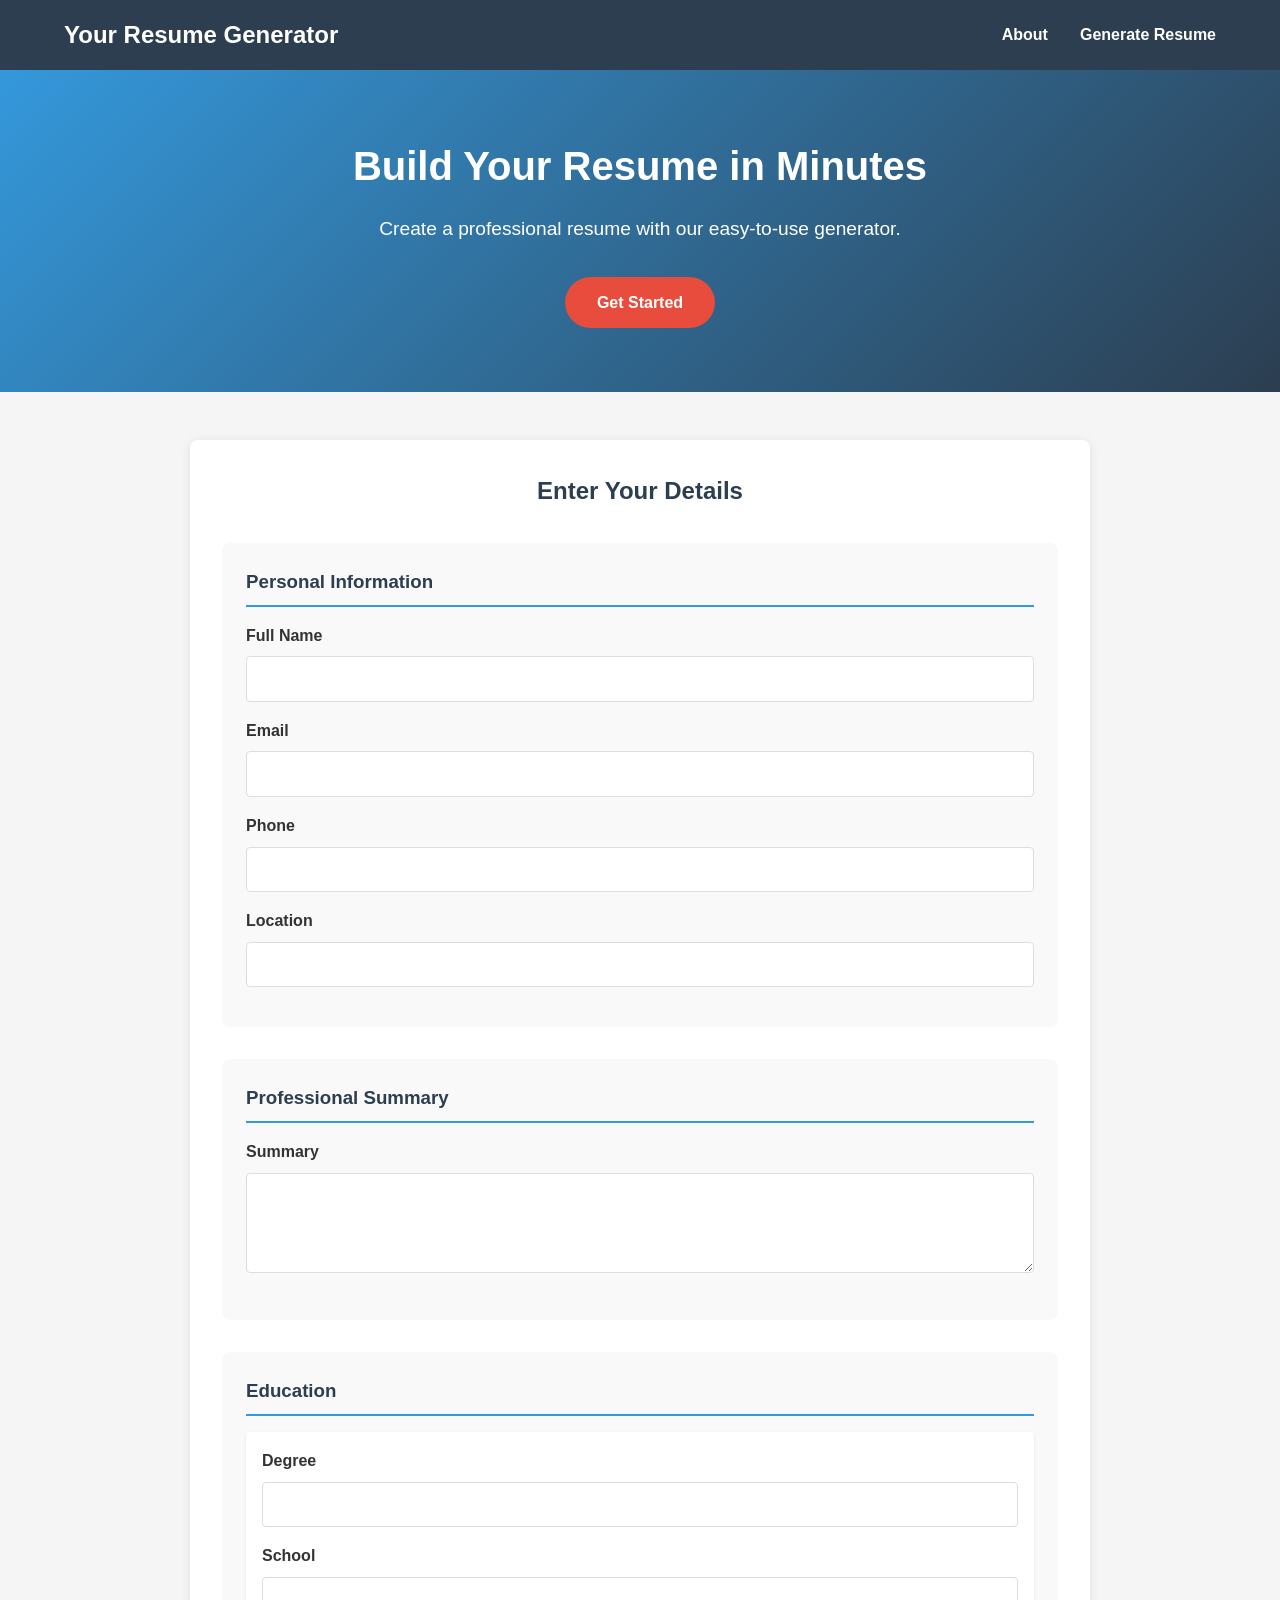
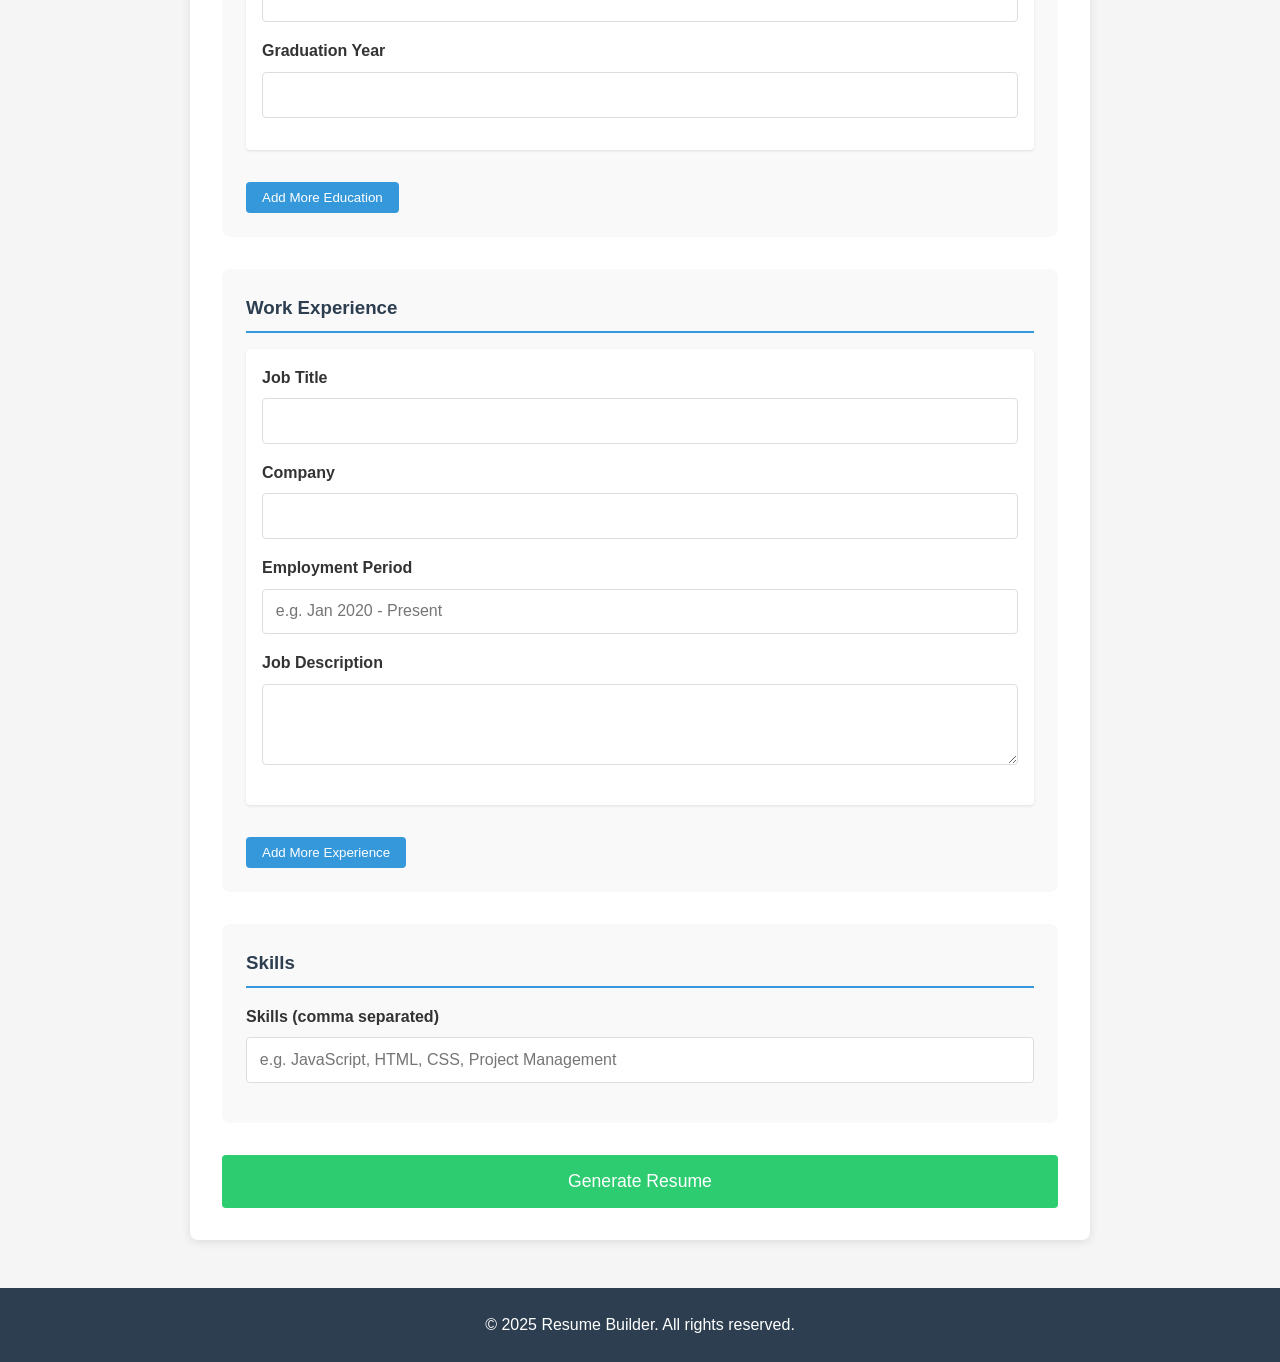
==== claude/index2.html @ 25759a62 "first commit" ====
<!DOCTYPE html>
<html lang="en">
<head>
    <meta charset="UTF-8">
    <meta name="viewport" content="width=device-width, initial-scale=1.0">
    <title>Resume Builder</title>
    <link rel="stylesheet" href="style2.css">
</head>
<body>
    <header>
        <nav>
            <h1>Your Resume Generator</h1>
            <ul class="nav-links">
                <li><a href="#">About</a></li>
                <li><a href="#">Generate Resume</a></li>
            </ul>
        </nav>
    </header>

    <section class="hero">
        <div class="hero-content">
            <h2>Build Your Resume in Minutes</h2>
            <p>Create a professional resume with our easy-to-use generator.</p>
            <a href="#form-section" class="startBtn">Get Started</a>
        </div>
    </section>

    <section id="form-section" class="form-container">
        <h2>Enter Your Details</h2>
        <form id="resumeForm">
            <div class="form-group">
                <h3>Personal Information</h3>
                <div class="input-group">
                    <label for="fullName">Full Name</label>
                    <input type="text" id="fullName" name="fullName" required>
                </div>
                <div class="input-group">
                    <label for="email">Email</label>
                    <input type="email" id="email" name="email" required>
                </div>
                <div class="input-group">
                    <label for="phone">Phone</label>
                    <input type="tel" id="phone" name="phone">
                </div>
                <div class="input-group">
                    <label for="location">Location</label>
                    <input type="text" id="location" name="location">
                </div>
            </div>

            <div class="form-group">
                <h3>Professional Summary</h3>
                <div class="input-group">
                    <label for="summary">Summary</label>
                    <textarea id="summary" name="summary" rows="4"></textarea>
                </div>
            </div>

            <div class="form-group" id="education-container">
                <h3>Education</h3>
                <div class="education-entry">
                    <div class="input-group">
                        <label for="degree">Degree</label>
                        <input type="text" class="degree" name="degree">
                    </div>
                    <div class="input-group">
                        <label for="school">School</label>
                        <input type="text" class="school" name="school">
                    </div>
                    <div class="input-group">
                        <label for="graduationYear">Graduation Year</label>
                        <input type="text" class="graduationYear" name="graduationYear">
                    </div>
                </div>
                <button type="button" id="addEducation" class="add-btn">Add More Education</button>
            </div>

            <div class="form-group" id="experience-container">
                <h3>Work Experience</h3>
                <div class="experience-entry">
                    <div class="input-group">
                        <label for="jobTitle">Job Title</label>
                        <input type="text" class="jobTitle" name="jobTitle">
                    </div>
                    <div class="input-group">
                        <label for="company">Company</label>
                        <input type="text" class="company" name="company">
                    </div>
                    <div class="input-group">
                        <label for="employmentPeriod">Employment Period</label>
                        <input type="text" class="employmentPeriod" name="employmentPeriod" placeholder="e.g. Jan 2020 - Present">
                    </div>
                    <div class="input-group">
                        <label for="jobDescription">Job Description</label>
                        <textarea class="jobDescription" name="jobDescription" rows="3"></textarea>
                    </div>
                </div>
                <button type="button" id="addExperience" class="add-btn">Add More Experience</button>
            </div>

            <div class="form-group" id="skills-container">
                <h3>Skills</h3>
                <div class="input-group">
                    <label for="skills">Skills (comma separated)</label>
                    <input type="text" id="skills" name="skills" placeholder="e.g. JavaScript, HTML, CSS, Project Management">
                </div>
            </div>

            <button type="submit" class="submit-btn">Generate Resume</button>
        </form>
    </section>

    <section id="resume-preview" class="hidden">
        <h2>Your Resume Preview</h2>
        <div class="resume-container">
            <div class="resume-header">
                <h1 id="preview-name"></h1>
                <div class="contact-info">
                    <p id="preview-email"></p>
                    <p id="preview-phone"></p>
                    <p id="preview-location"></p>
                </div>
            </div>
            
            <div class="resume-section">
                <h2>Professional Summary</h2>
                <p id="preview-summary"></p>
            </div>
            
            <div class="resume-section">
                <h2>Education</h2>
                <div id="preview-education"></div>
            </div>
            
            <div class="resume-section">
                <h2>Work Experience</h2>
                <div id="preview-experience"></div>
            </div>
            
            <div class="resume-section">
                <h2>Skills</h2>
                <div id="preview-skills"></div>
            </div>
        </div>
        <button id="printResume" class="print-btn">Print Resume</button>
    </section>

    <footer>
        <p>&copy; 2025 Resume Builder. All rights reserved.</p>
    </footer>

    <script src="script2.js"></script>
</body>
</html>
---- claude/style2.css ----
/* Reset and Base Styles */
* {
    margin: 0;
    padding: 0;
    box-sizing: border-box;
    font-family: 'Arial', sans-serif;
}

body {
    line-height: 1.6;
    color: #333;
    background-color: #f5f5f5;
}

a {
    text-decoration: none;
    color: inherit;
}

/* Header and Navigation */
header {
    background-color: #2c3e50;
    color: white;
    padding: 1rem 5%;
    position: sticky;
    top: 0;
    z-index: 100;
}

nav {
    display: flex;
    justify-content: space-between;
    align-items: center;
}

.nav-links {
    display: flex;
    list-style: none;
}

.nav-links li {
    margin-left: 2rem;
}

.nav-links a {
    font-weight: bold;
    transition: color 0.3s;
}

.nav-links a:hover {
    color: #3498db;
}

/* Hero Section */
.hero {
    background: linear-gradient(135deg, #3498db, #2c3e50);
    color: white;
    text-align: center;
    padding: 4rem 1rem;
}

.hero-content {
    max-width: 800px;
    margin: 0 auto;
}

.hero h2 {
    font-size: 2.5rem;
    margin-bottom: 1rem;
}

.hero p {
    font-size: 1.2rem;
    margin-bottom: 2rem;
}

.startBtn {
    display: inline-block;
    background-color: #e74c3c;
    color: white;
    padding: 0.8rem 2rem;
    border-radius: 30px;
    font-weight: bold;
    transition: background-color 0.3s;
}

.startBtn:hover {
    background-color: #c0392b;
}

/* Form Styles */
.form-container {
    max-width: 900px;
    margin: 3rem auto;
    padding: 2rem;
    background-color: white;
    border-radius: 8px;
    box-shadow: 0 2px 10px rgba(0, 0, 0, 0.1);
}

.form-container h2 {
    text-align: center;
    margin-bottom: 2rem;
    color: #2c3e50;
}

.form-group {
    margin-bottom: 2rem;
    padding: 1.5rem;
    background-color: #f9f9f9;
    border-radius: 8px;
}

.form-group h3 {
    margin-bottom: 1rem;
    color: #2c3e50;
    border-bottom: 2px solid #3498db;
    padding-bottom: 0.5rem;
}

.input-group {
    margin-bottom: 1rem;
}

label {
    display: block;
    margin-bottom: 0.5rem;
    font-weight: bold;
}

input, textarea {
    width: 100%;
    padding: 0.8rem;
    border: 1px solid #ddd;
    border-radius: 4px;
    font-size: 1rem;
}

textarea {
    resize: vertical;
}

.add-btn {
    background-color: #3498db;
    color: white;
    border: none;
    padding: 0.5rem 1rem;
    border-radius: 4px;
    cursor: pointer;
    margin-top: 1rem;
}

.add-btn:hover {
    background-color: #2980b9;
}

.education-entry, .experience-entry {
    padding: 1rem;
    background-color: #fff;
    border-radius: 4px;
    margin-bottom: 1rem;
    box-shadow: 0 1px 3px rgba(0, 0, 0, 0.1);
}

.submit-btn {
    display: block;
    width: 100%;
    background-color: #2ecc71;
    color: white;
    border: none;
    padding: 1rem;
    font-size: 1.1rem;
    border-radius: 4px;
    cursor: pointer;
    margin-top: 1rem;
}

.submit-btn:hover {
    background-color: #27ae60;
}

/* Resume Preview Styles */
.hidden {
    display: none;
}

#resume-preview {
    max-width: 900px;
    margin: 3rem auto;
    padding: 2rem;
    background-color: white;
    border-radius: 8px;
    box-shadow: 0 2px 10px rgba(0, 0, 0, 0.1);
}

#resume-preview h2 {
    text-align: center;
    margin-bottom: 2rem;
    color: #2c3e50;
}

.resume-container {
    padding: 2rem;
    border: 1px solid #ddd;
    margin-bottom: 2rem;
}

.resume-header {
    text-align: center;
    margin-bottom: 2rem;
    border-bottom: 2px solid #3498db;
    padding-bottom: 1rem;
}

.resume-header h1 {
    color: #2c3e50;
    font-size: 2rem;
    margin-bottom: 0.5rem;
}

.contact-info {
    display: flex;
    flex-wrap: wrap;
    justify-content: center;
    gap: 1rem;
}

.resume-section {
    margin-bottom: 1.5rem;
}

.resume-section h2 {
    color: #3498db;
    font-size: 1.4rem;
    border-bottom: 1px solid #ddd;
    padding-bottom: 0.5rem;
    margin-bottom: 1rem;
}

.education-item, .experience-item {
    margin-bottom: 1rem;
}

.education-item h3, .experience-item h3 {
    color: #2c3e50;
    margin-bottom: 0.3rem;
}

.experience-item p {
    margin-bottom: 0.5rem;
}

.skills-list {
    display: flex;
    flex-wrap: wrap;
    gap: 0.5rem;
}

.skill-tag {
    background-color: #f0f8ff;
    padding: 0.3rem 0.8rem;
    border-radius: 20px;
    border: 1px solid #3498db;
    color: #3498db;
    font-size: 0.9rem;
}

.print-btn {
    display: block;
    width: 100%;
    background-color: #3498db;
    color: white;
    border: none;
    padding: 1rem;
    font-size: 1.1rem;
    border-radius: 4px;
    cursor: pointer;
}

.print-btn:hover {
    background-color: #2980b9;
}

/* Footer */
footer {
    background-color: #2c3e50;
    color: white;
    text-align: center;
    padding: 1.5rem;
    margin-top: 3rem;
}

/* Responsive Design */
@media (max-width: 768px) {
    nav {
        flex-direction: column;
        gap: 1rem;
    }
    
    .nav-links {
        width: 100%;
        justify-content: center;
    }
    
    .nav-links li {
        margin: 0 1rem;
    }
    
    .hero h2 {
        font-size: 2rem;
    }
    
    .contact-info {
        flex-direction: column;
        align-items: center;
    }
}

@media (max-width: 480px) {
    .form-container, #resume-preview {
        padding: 1rem;
    }
    
    .form-group {
        padding: 1rem;
    }
    
    .resume-container {
        padding: 1rem;
    }
    
    .hero h2 {
        font-size: 1.8rem;
    }
    
    .hero p {
        font-size: 1rem;
    }
}

@media print {
    header, footer, .form-container, .print-btn {
        display: none;
    }
    
    #resume-preview {
        box-shadow: none;
        margin: 0;
        padding: 0;
    }
    
    .resume-container {
        border: none;
    }
}
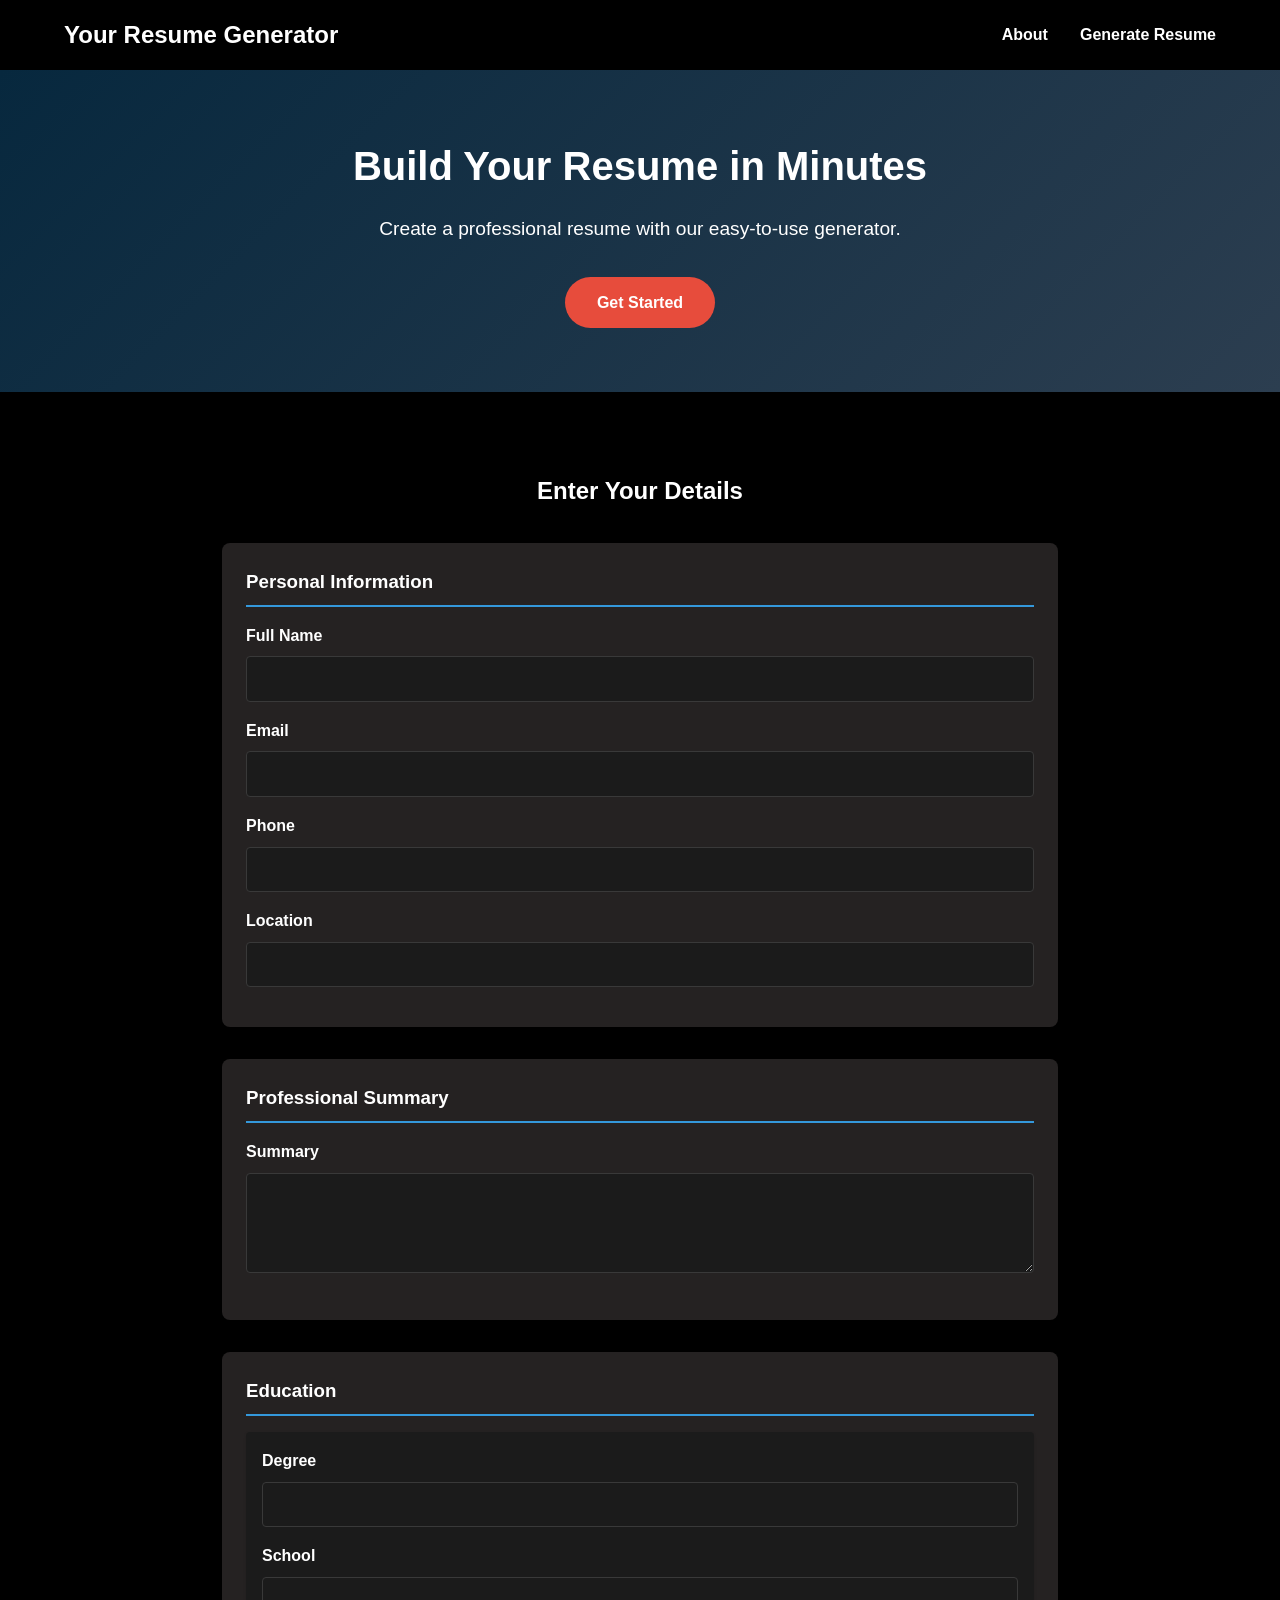
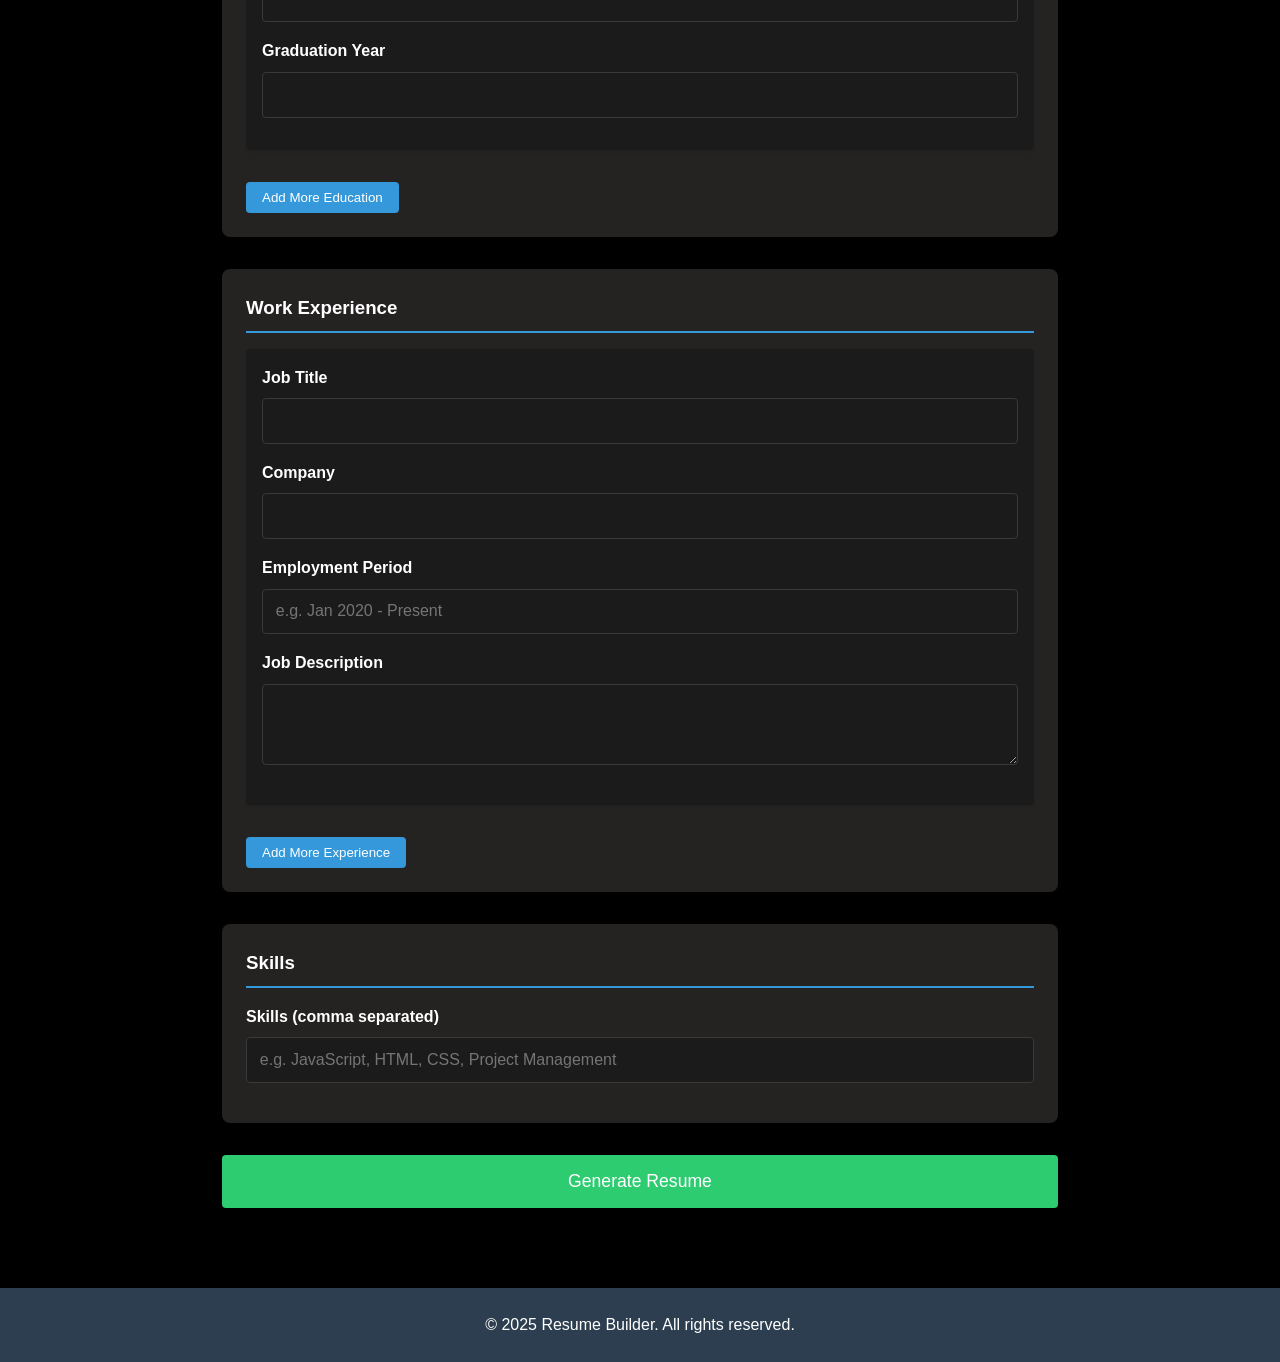
==== commit a667df5b: "css change" ====
--- a/claude/index2.html
+++ b/claude/index2.html
@@ -12,7 +12,7 @@
             <h1>Your Resume Generator</h1>
             <ul class="nav-links">
                 <li><a href="#">About</a></li>
-                <li><a href="#">Generate Resume</a></li>
+                <li><a href="#form-section">Generate Resume</a></li>
             </ul>
         </nav>
     </header>
--- a/claude/style2.css
+++ b/claude/style2.css
@@ -6,11 +6,18 @@
     font-family: 'Arial', sans-serif;
 }
 
+
+html {
+    scroll-behavior: smooth;
+}
+
 body {
     line-height: 1.6;
     color: #333;
-    background-color: #f5f5f5;
-}
+    background-color: #000000;;
+}
+
+
 
 a {
     text-decoration: none;
@@ -19,8 +26,8 @@
 
 /* Header and Navigation */
 header {
-    background-color: #2c3e50;
-    color: white;
+    background-color: #000000;
+    color: rgb(255, 255, 255);
     padding: 1rem 5%;
     position: sticky;
     top: 0;
@@ -53,7 +60,7 @@
 
 /* Hero Section */
 .hero {
-    background: linear-gradient(135deg, #3498db, #2c3e50);
+    background: linear-gradient(135deg, #07283e, #2c3e50);
     color: white;
     text-align: center;
     padding: 4rem 1rem;
@@ -93,27 +100,28 @@
     max-width: 900px;
     margin: 3rem auto;
     padding: 2rem;
-    background-color: white;
+    background-color: rgb(0, 0, 0);
     border-radius: 8px;
     box-shadow: 0 2px 10px rgba(0, 0, 0, 0.1);
+    color: white;
 }
 
 .form-container h2 {
     text-align: center;
     margin-bottom: 2rem;
-    color: #2c3e50;
+    color: #ffffff;
 }
 
 .form-group {
     margin-bottom: 2rem;
     padding: 1.5rem;
-    background-color: #f9f9f9;
+    background-color: #252222;
     border-radius: 8px;
+    color: white
 }
 
 .form-group h3 {
     margin-bottom: 1rem;
-    color: #2c3e50;
     border-bottom: 2px solid #3498db;
     padding-bottom: 0.5rem;
 }
@@ -131,9 +139,11 @@
 input, textarea {
     width: 100%;
     padding: 0.8rem;
-    border: 1px solid #ddd;
+    border: 1px solid #393939;
     border-radius: 4px;
     font-size: 1rem;
+    background-color: rgb(27, 27, 27);
+    color: white   ;
 }
 
 textarea {
@@ -156,7 +166,7 @@
 
 .education-entry, .experience-entry {
     padding: 1rem;
-    background-color: #fff;
+    background-color: rgb(27, 27, 27);
     border-radius: 4px;
     margin-bottom: 1rem;
     box-shadow: 0 1px 3px rgba(0, 0, 0, 0.1);
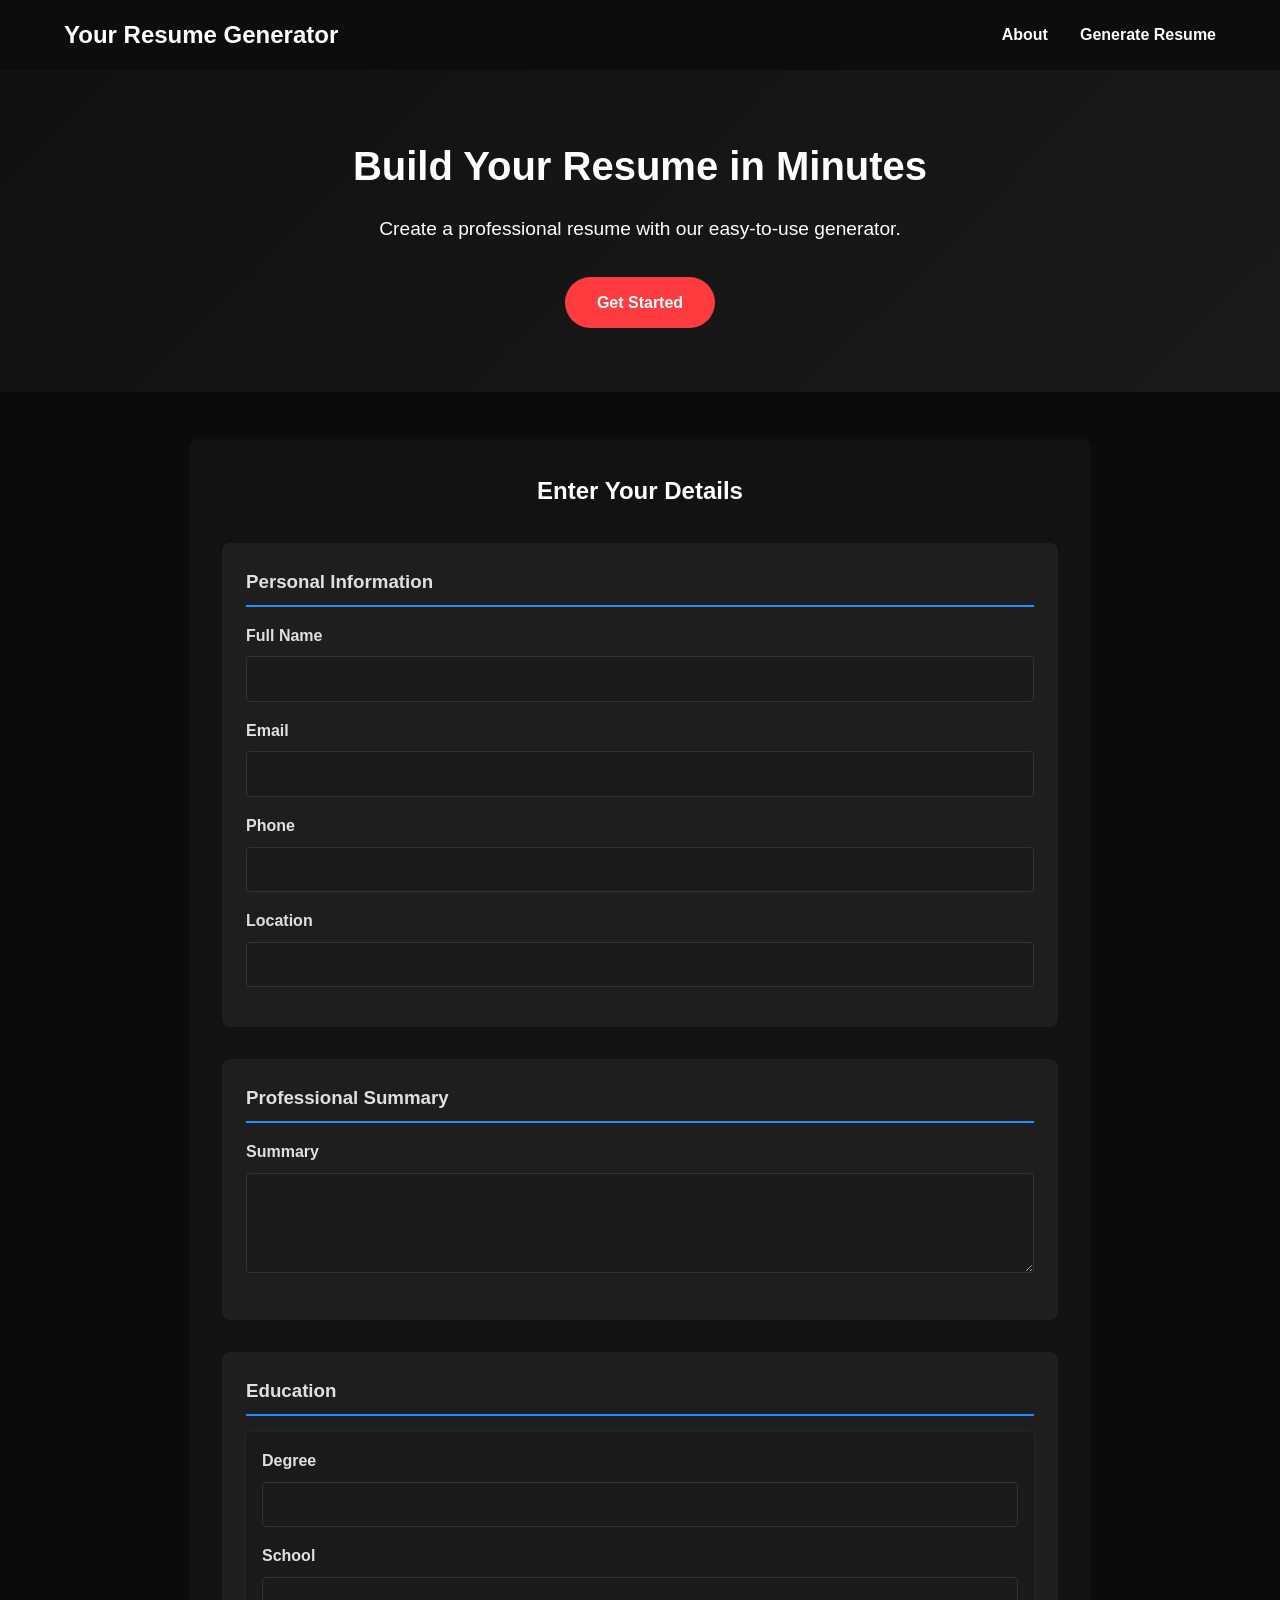
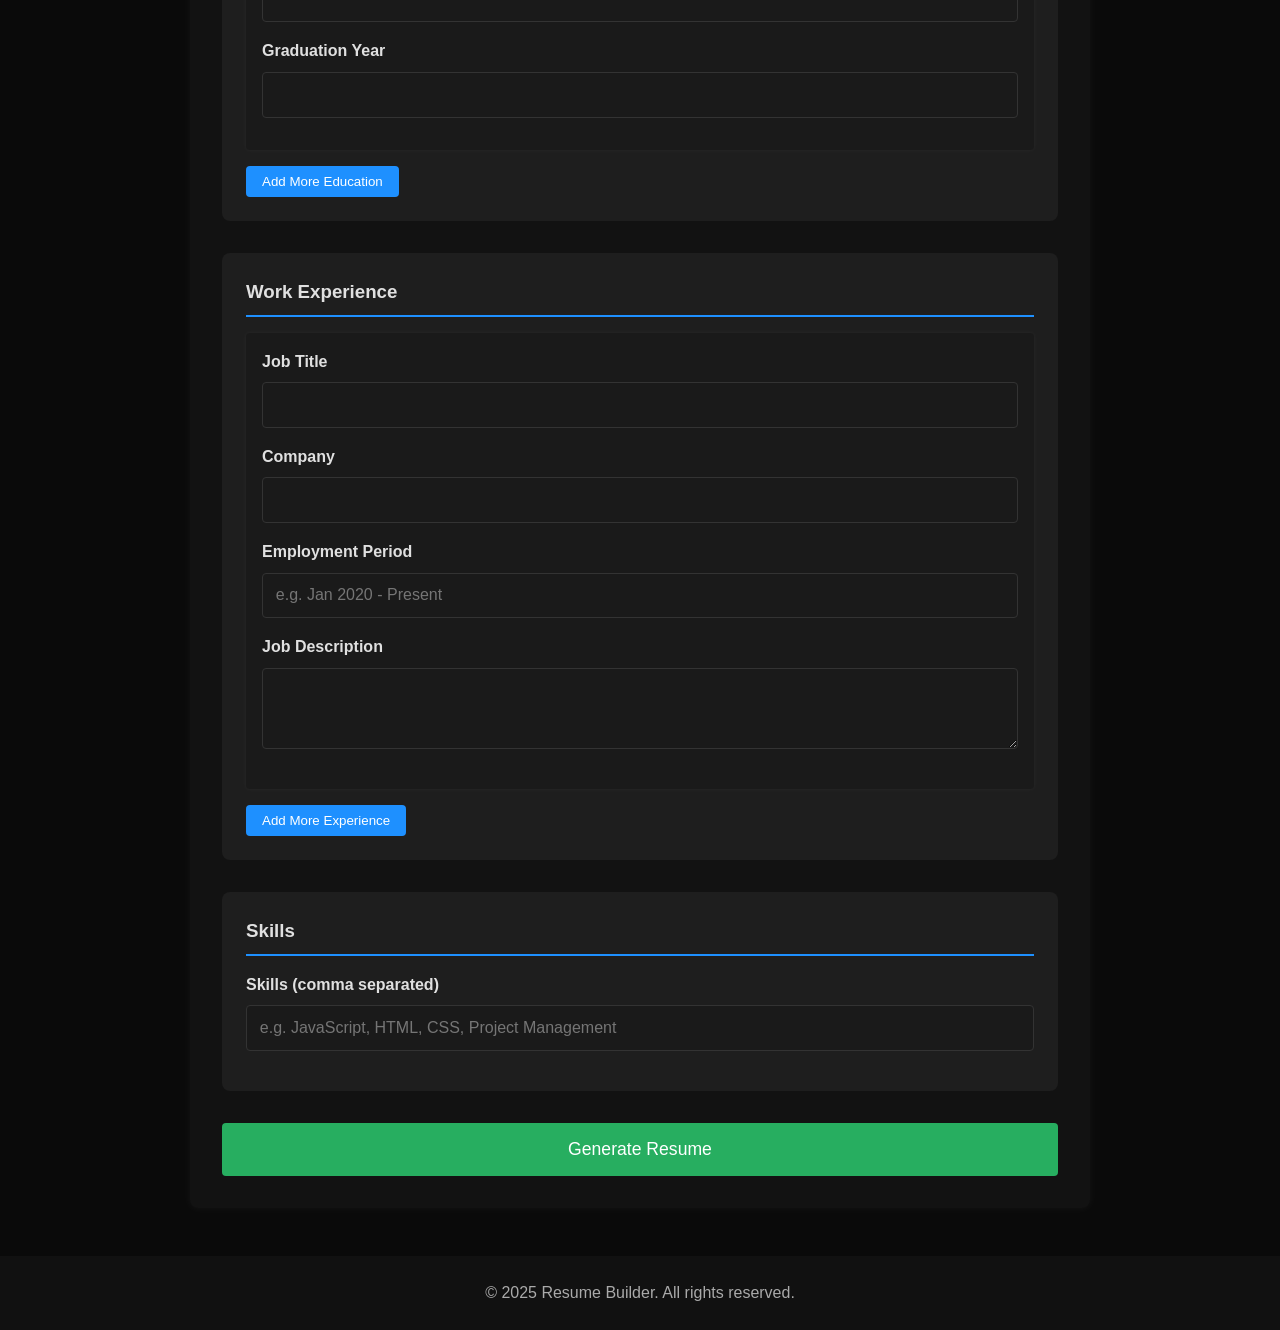
==== commit 6640a3ac: "animation and css" ====
--- a/claude/index2.html
+++ b/claude/index2.html
@@ -121,7 +121,6 @@
                     <p id="preview-location"></p>
                 </div>
             </div>
-            
             <div class="resume-section">
                 <h2>Professional Summary</h2>
                 <p id="preview-summary"></p>
--- a/claude/style2.css
+++ b/claude/style2.css
@@ -6,28 +6,49 @@
     font-family: 'Arial', sans-serif;
 }
 
-
 html {
     scroll-behavior: smooth;
 }
 
 body {
     line-height: 1.6;
-    color: #333;
-    background-color: #000000;;
-}
-
-
+    color: #ccc;
+    background-color: #0A0A0A;
+    transition: background-color 0.3s, color 0.3s;
+}
+
+/* Animations */
+@keyframes fadeInUp {
+    0% {
+        opacity: 0;
+        transform: translateY(20px);
+    }
+    100% {
+        opacity: 1;
+        transform: translateY(0);
+    }
+}
+
+section, .form-container, .resume-container {
+    opacity: 0;
+    transform: translateY(20px);
+    animation: fadeInUp 0.8s ease-out forwards;
+}
+
+section:nth-child(even), .form-container:nth-child(even) {
+    animation-delay: 0.2s;
+}
 
 a {
     text-decoration: none;
     color: inherit;
+    transition: color 0.3s ease;
 }
 
 /* Header and Navigation */
 header {
-    background-color: #000000;
-    color: rgb(255, 255, 255);
+    background-color: #0D0D0D;
+    color: #ffffff;
     padding: 1rem 5%;
     position: sticky;
     top: 0;
@@ -51,16 +72,32 @@
 
 .nav-links a {
     font-weight: bold;
-    transition: color 0.3s;
+    position: relative;
+    overflow: hidden;
+}
+
+.nav-links a::after {
+    content: "";
+    position: absolute;
+    bottom: -2px;
+    left: 0;
+    width: 0%;
+    height: 2px;
+    background-color: #1E90FF;
+    transition: width 0.3s;
 }
 
 .nav-links a:hover {
-    color: #3498db;
+    color: #1E90FF;
+}
+
+.nav-links a:hover::after {
+    width: 100%;
 }
 
 /* Hero Section */
 .hero {
-    background: linear-gradient(135deg, #07283e, #2c3e50);
+    background: linear-gradient(135deg, #111111, #1a1a1a);
     color: white;
     text-align: center;
     padding: 4rem 1rem;
@@ -83,16 +120,18 @@
 
 .startBtn {
     display: inline-block;
-    background-color: #e74c3c;
+    background-color: #FF3B3F;
     color: white;
     padding: 0.8rem 2rem;
     border-radius: 30px;
     font-weight: bold;
-    transition: background-color 0.3s;
+    transition: background-color 0.3s ease, transform 0.2s ease;
 }
 
 .startBtn:hover {
-    background-color: #c0392b;
+    background-color: #cc2f33;
+    transform: scale(1.05);
+    box-shadow: 0 0 12px rgba(255, 59, 63, 0.4);
 }
 
 /* Form Styles */
@@ -100,10 +139,10 @@
     max-width: 900px;
     margin: 3rem auto;
     padding: 2rem;
-    background-color: rgb(0, 0, 0);
+    background-color: #121212;
     border-radius: 8px;
-    box-shadow: 0 2px 10px rgba(0, 0, 0, 0.1);
-    color: white;
+    box-shadow: 0 0 10px rgba(255, 255, 255, 0.05);
+    color: #e0e0e0;
 }
 
 .form-container h2 {
@@ -115,14 +154,19 @@
 .form-group {
     margin-bottom: 2rem;
     padding: 1.5rem;
-    background-color: #252222;
+    background-color: #1e1e1e;
     border-radius: 8px;
-    color: white
+    transition: transform 0.3s ease, box-shadow 0.3s ease;
+}
+
+.form-group:hover {
+    transform: translateY(-4px);
+    box-shadow: 0 4px 12px rgba(255, 255, 255, 0.1);
 }
 
 .form-group h3 {
     margin-bottom: 1rem;
-    border-bottom: 2px solid #3498db;
+    border-bottom: 2px solid #1E90FF;
     padding-bottom: 0.5rem;
 }
 
@@ -139,54 +183,73 @@
 input, textarea {
     width: 100%;
     padding: 0.8rem;
-    border: 1px solid #393939;
+    border: 1px solid #333;
     border-radius: 4px;
     font-size: 1rem;
-    background-color: rgb(27, 27, 27);
-    color: white   ;
+    background-color: #1a1a1a;
+    color: #e0e0e0;
+    transition: border-color 0.3s;
+}
+
+input:focus, textarea:focus {
+    outline: none;
+    border-color: #1E90FF;
 }
 
 textarea {
     resize: vertical;
 }
 
-.add-btn {
-    background-color: #3498db;
+.add-btn, .submit-btn, .print-btn, .remove-btn {
+    background-color: #1E90FF;
     color: white;
     border: none;
     padding: 0.5rem 1rem;
     border-radius: 4px;
     cursor: pointer;
-    margin-top: 1rem;
-}
-
-.add-btn:hover {
-    background-color: #2980b9;
+    transition: background-color 0.3s ease, transform 0.2s ease;
+}
+
+.add-btn:hover,
+.submit-btn:hover,
+.print-btn:hover,
+.remove-btn:hover {
+    background-color: #007acc;
+    transform: scale(1.05);
+    box-shadow: 0 0 12px rgba(30, 144, 255, 0.4);
+}
+
+.submit-btn {
+    width: 100%;
+    padding: 1rem;
+    font-size: 1.1rem;
+    background-color: #27AE60;
+}
+
+.submit-btn:hover {
+    background-color: #1f8f4d;
+}
+
+.remove-btn {
+    background-color: #FF3B3F;
+}
+
+.remove-btn:hover {
+    background-color: #cc2f33;
 }
 
 .education-entry, .experience-entry {
     padding: 1rem;
-    background-color: rgb(27, 27, 27);
+    background-color: #1a1a1a;
     border-radius: 4px;
     margin-bottom: 1rem;
-    box-shadow: 0 1px 3px rgba(0, 0, 0, 0.1);
-}
-
-.submit-btn {
-    display: block;
-    width: 100%;
-    background-color: #2ecc71;
-    color: white;
-    border: none;
-    padding: 1rem;
-    font-size: 1.1rem;
-    border-radius: 4px;
-    cursor: pointer;
-    margin-top: 1rem;
-}
-
-.submit-btn:hover {
-    background-color: #27ae60;
+    box-shadow: 0 0 5px rgba(255, 255, 255, 0.05);
+    transition: transform 0.3s ease, box-shadow 0.3s ease;
+}
+
+.education-entry:hover, .experience-entry:hover {
+    transform: translateY(-4px);
+    box-shadow: 0 4px 12px rgba(255, 255, 255, 0.1);
 }
 
 /* Resume Preview Styles */
@@ -198,32 +261,32 @@
     max-width: 900px;
     margin: 3rem auto;
     padding: 2rem;
-    background-color: white;
+    background-color: #121212;
     border-radius: 8px;
-    box-shadow: 0 2px 10px rgba(0, 0, 0, 0.1);
+    box-shadow: 0 0 15px rgba(255, 255, 255, 0.05);
 }
 
 #resume-preview h2 {
     text-align: center;
     margin-bottom: 2rem;
-    color: #2c3e50;
+    color: #1E90FF;
 }
 
 .resume-container {
     padding: 2rem;
-    border: 1px solid #ddd;
+    border: 1px solid #333;
     margin-bottom: 2rem;
 }
 
 .resume-header {
     text-align: center;
     margin-bottom: 2rem;
-    border-bottom: 2px solid #3498db;
+    border-bottom: 2px solid #1E90FF;
     padding-bottom: 1rem;
 }
 
 .resume-header h1 {
-    color: #2c3e50;
+    color: #e0e0e0;
     font-size: 2rem;
     margin-bottom: 0.5rem;
 }
@@ -233,6 +296,7 @@
     flex-wrap: wrap;
     justify-content: center;
     gap: 1rem;
+    color: #ccc;
 }
 
 .resume-section {
@@ -240,24 +304,21 @@
 }
 
 .resume-section h2 {
-    color: #3498db;
+    color: #1E90FF;
     font-size: 1.4rem;
-    border-bottom: 1px solid #ddd;
+    border-bottom: 1px solid #333;
     padding-bottom: 0.5rem;
     margin-bottom: 1rem;
 }
 
-.education-item, .experience-item {
-    margin-bottom: 1rem;
-}
-
 .education-item h3, .experience-item h3 {
-    color: #2c3e50;
+    color: #ffffff;
     margin-bottom: 0.3rem;
 }
 
 .experience-item p {
     margin-bottom: 0.5rem;
+    color: #bbb;
 }
 
 .skills-list {
@@ -267,34 +328,34 @@
 }
 
 .skill-tag {
-    background-color: #f0f8ff;
+    background-color: #1a1a1a;
     padding: 0.3rem 0.8rem;
     border-radius: 20px;
-    border: 1px solid #3498db;
-    color: #3498db;
+    border: 1px solid #1E90FF;
+    color: #1E90FF;
     font-size: 0.9rem;
 }
 
-.print-btn {
-    display: block;
-    width: 100%;
-    background-color: #3498db;
-    color: white;
-    border: none;
-    padding: 1rem;
-    font-size: 1.1rem;
-    border-radius: 4px;
-    cursor: pointer;
-}
-
-.print-btn:hover {
-    background-color: #2980b9;
+/* Print Styles */
+@media print {
+    body * {
+        visibility: hidden;
+    }
+    #resume-preview, #resume-preview * {
+        visibility: visible;
+    }
+    #resume-preview {
+        position: absolute;
+        top: 0;
+        left: 0;
+        width: 100%;
+    }
 }
 
 /* Footer */
 footer {
-    background-color: #2c3e50;
-    color: white;
+    background-color: #111;
+    color: #aaa;
     text-align: center;
     padding: 1.5rem;
     margin-top: 3rem;
@@ -315,51 +376,4 @@
     .nav-links li {
         margin: 0 1rem;
     }
-    
-    .hero h2 {
-        font-size: 2rem;
-    }
-    
-    .contact-info {
-        flex-direction: column;
-        align-items: center;
-    }
-}
-
-@media (max-width: 480px) {
-    .form-container, #resume-preview {
-        padding: 1rem;
-    }
-    
-    .form-group {
-        padding: 1rem;
-    }
-    
-    .resume-container {
-        padding: 1rem;
-    }
-    
-    .hero h2 {
-        font-size: 1.8rem;
-    }
-    
-    .hero p {
-        font-size: 1rem;
-    }
-}
-
-@media print {
-    header, footer, .form-container, .print-btn {
-        display: none;
-    }
-    
-    #resume-preview {
-        box-shadow: none;
-        margin: 0;
-        padding: 0;
-    }
-    
-    .resume-container {
-        border: none;
-    }
-}+}
